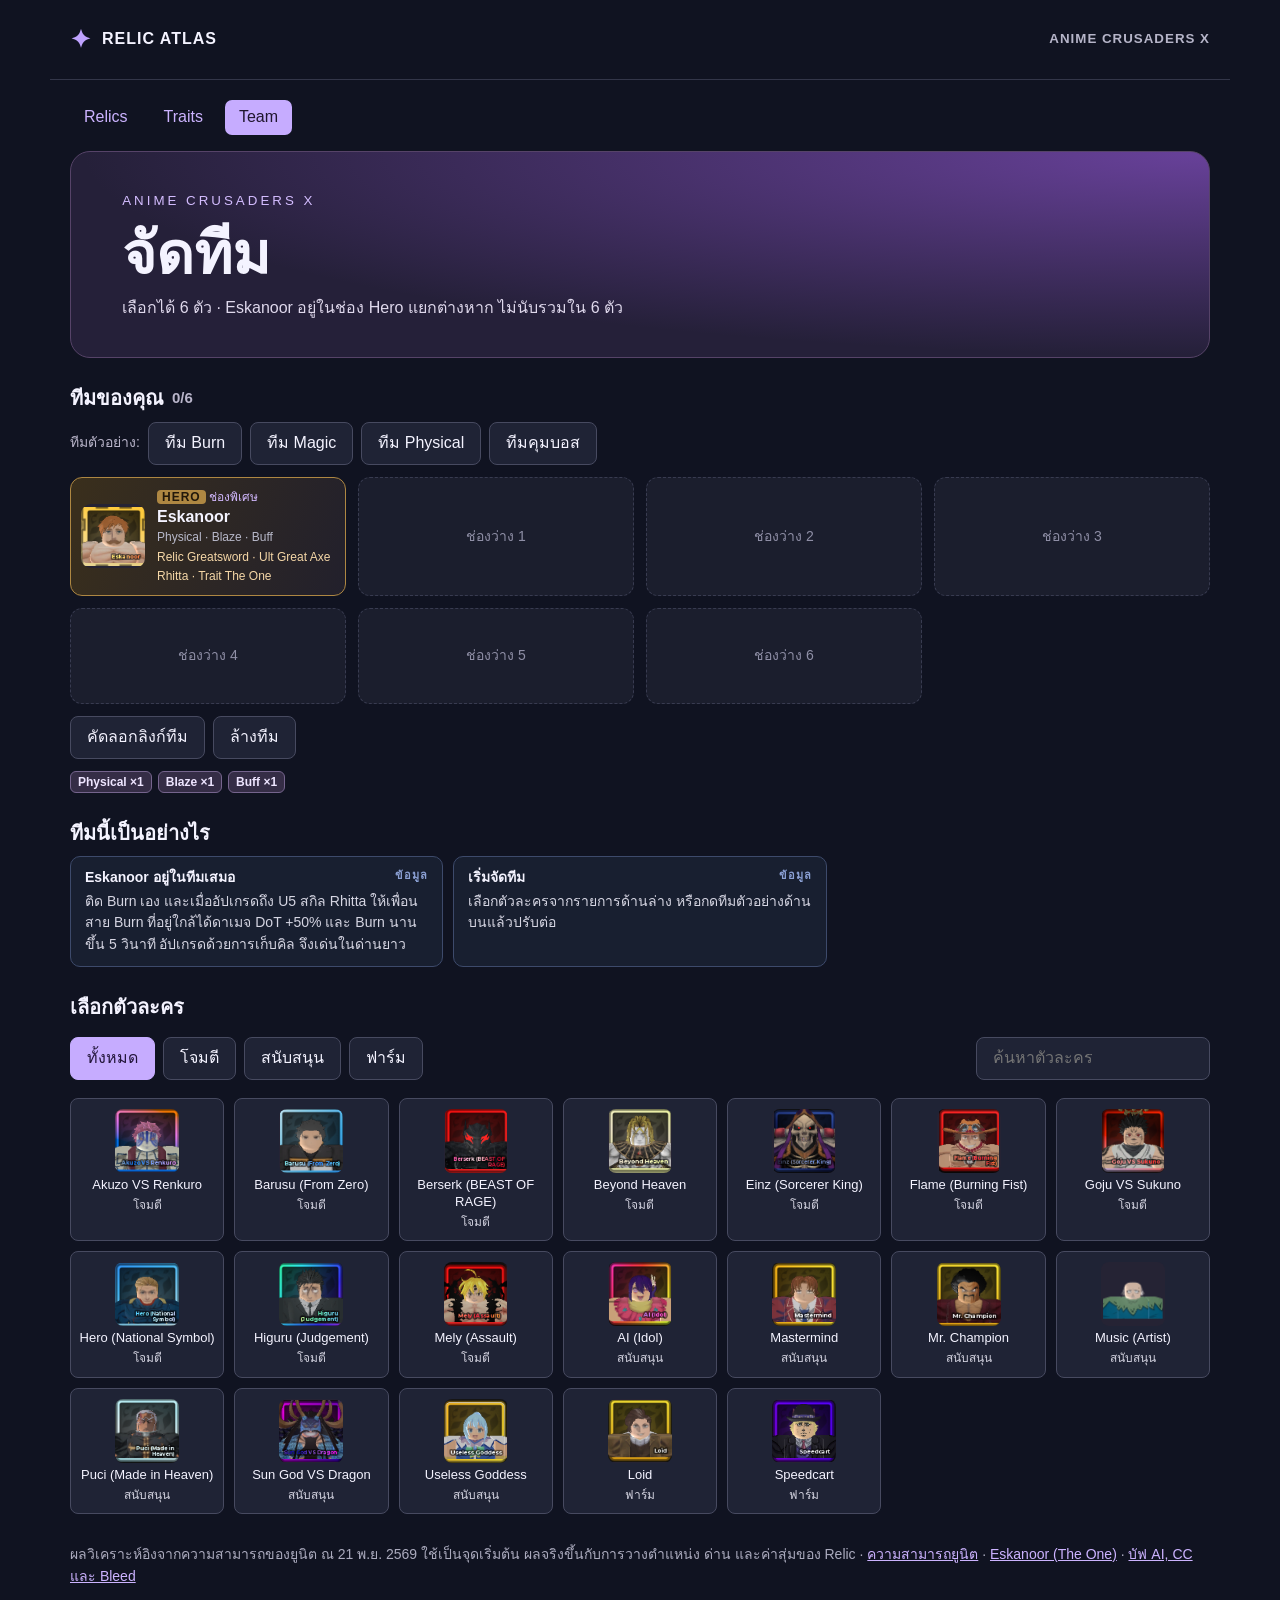
==== team.html @ 6040ae5c "Add team builder page with Eskanoor hero slot and synergy checks Co-Authored-By: Claude Opus 5.5 <no" ====
<!doctype html><html lang="th" data-guide="team"><meta charset="utf-8"><meta name="viewport" content="width=device-width,initial-scale=1"><title>จัดทีม · Relic Atlas · Anime Crusaders X</title>
<meta name="description" content="ลองจัดทีม 6 ตัวพร้อม Eskanoor ในช่อง Hero ดูว่าบัฟถึงใคร ขาดตัวฟาร์มไหม และแชร์ลิงก์ทีมให้เพื่อนได้"><meta name="theme-color" content="#101321"><link rel="icon" href="favicon.svg" type="image/svg+xml"><link rel="apple-touch-icon" href="apple-touch-icon.png"><meta property="og:type" content="website"><meta property="og:site_name" content="Relic Atlas"><meta property="og:title" content="จัดทีม · Relic Atlas"><meta property="og:description" content="ลองจัดทีม 6 ตัวพร้อม Eskanoor ในช่อง Hero ดูว่าบัฟถึงใคร ขาดตัวฟาร์มไหม และแชร์ลิงก์ทีมให้เพื่อนได้"><meta property="og:url" content="https://chatchapon1.github.io/relic-atlas/team.html"><meta property="og:image" content="https://chatchapon1.github.io/relic-atlas/assets/og.png"><meta property="og:image:width" content="1200"><meta property="og:image:height" content="630"><meta property="og:locale" content="th_TH"><meta name="twitter:card" content="summary_large_image">
<link rel="stylesheet" href="atlas.css"><header><b>✦</b> RELIC ATLAS <small>ANIME CRUSADERS X</small></header><main><div class="pages"><a href="index.html">Relics</a><a href="traits.html">Traits</a><a href="team.html" aria-current="page">Team</a></div><div class="hero"><small>ANIME CRUSADERS X</small><h1>จัดทีม</h1><p>เลือกได้ 6 ตัว · Eskanoor อยู่ในช่อง Hero แยกต่างหาก ไม่นับรวมใน 6 ตัว</p></div>
<h2 class="team-heading">ทีมของคุณ <span id="team-count"></span></h2>
<div class="toolbar" id="presets" aria-label="ทีมตัวอย่าง"></div>
<div class="team-board" id="board"></div>
<div class="toolbar"><button type="button" id="share">คัดลอกลิงก์ทีม</button><button type="button" id="clear">ล้างทีม</button><span id="share-status" role="status"></span></div>
<input id="share-url" class="share-url" type="text" readonly hidden aria-label="ลิงก์ทีม">
<div id="mix" class="mix"></div>
<h2 class="team-heading">ทีมนี้เป็นอย่างไร</h2>
<div class="checks" id="checks" aria-live="polite"></div>
<h2 class="team-heading">เลือกตัวละคร</h2>
<nav aria-label="กรองตัวละคร"><input id="query" type="search" placeholder="ค้นหาตัวละคร" aria-label="ค้นหาตัวละคร"></nav>
<div class="roster" id="roster"></div>
<footer>ผลวิเคราะห์อิงจากความสามารถของยูนิต ณ 21 พ.ย. 2569 ใช้เป็นจุดเริ่มต้น ผลจริงขึ้นกับการวางตำแหน่ง ด่าน และค่าสุ่มของ Relic · <a href="https://anime-crusaders-x.wiki/units/">ความสามารถยูนิต</a> · <a href="https://anime-crusaders-x.wiki/heroes/eskanoor-the-one/">Eskanoor (The One)</a> · <a href="https://progameguides.com/roblox/anime-crusaders-tier-list/">บัฟ AI, CC และ Bleed</a></footer></main><script src="data.js"></script><script src="traits.js"></script><script src="team.js"></script></html>
---- atlas.css ----
*{box-sizing:border-box}body{margin:0;background:#101321;color:#f4f3ff;font:16px/1.55 "Segoe UI",Tahoma,sans-serif}main,header{max-width:1180px;margin:auto;padding:20px}header{display:flex;align-items:center;gap:10px;border-bottom:1px solid #333649;font-weight:700;letter-spacing:1px}header b{color:#bfa3ff;font-size:25px}header small{margin-left:auto;color:#b6b5c9}.hero{padding:36px clamp(20px,4vw,55px);background:radial-gradient(ellipse at top right,#68419a,transparent 70%),#252039;border:1px solid #564368;border-radius:20px;margin:6px 0 24px}.hero small{color:#d4bdff;letter-spacing:3px}h1{font-size:clamp(32px,5vw,58px);margin:4px 0;line-height:1.3}.hero p{color:#dfd8ec;margin:0}nav{display:flex;gap:8px;flex-wrap:wrap;margin:18px 0}button,input{font:inherit;color:inherit;background:#1f2335;border:1px solid #474a60;border-radius:8px;padding:8px 16px}button{cursor:pointer}button[aria-pressed=true]{background:#c6acff;color:#221539;border-color:#c6acff}input{margin-left:auto;max-width:100%}section{display:grid;grid-template-columns:repeat(auto-fit,minmax(min(100%,320px),1fr));gap:16px}article{background:#1b1e2d;border:1px solid #383b50;border-radius:14px;overflow:hidden}.unit{display:flex;gap:17px;align-items:center;background:linear-gradient(110deg,#39304e,#262838);padding:16px}.unit > img{width:76px;height:76px;border-radius:10px;object-fit:contain;background:#252334}.unit small{color:#d3b9ff}h2{line-height:1.22;font-size:22px;margin:4px 0}.body{padding:15px 18px}.slot{display:flex;gap:12px;align-items:center;margin:5px 0 12px}.icon{width:56px;height:56px;object-fit:contain;border:1px solid #65516c;border-radius:8px;flex-shrink:0}.slot small{display:block;color:#b8b9ca;font-size:11px;letter-spacing:1px}.slot strong{color:#f5d7a7}.body p{border-top:1px solid #383b50;padding-top:12px;color:#c5c6d5;font-size:14px;margin-bottom:2px}footer{margin:30px 0;color:#ababbe;font-size:14px}a{color:#ccb3ff}#count{color:#b9b5ca}button:focus-visible,input:focus-visible{outline:3px solid #e9ca91}
.unit-title{display:flex;align-items:center;flex-wrap:wrap;gap:4px 6px}.unit>div{min-width:0}.type-icon{display:block;border-radius:4px}.type-tag{display:inline-flex;align-items:center;gap:4px;border:1px solid #75648d;color:#eee5ff;background:#352d46;border-radius:6px;padding:1px 7px;font-size:12px;font-weight:600}
.slot{display:block}.picks{display:flex;flex-wrap:wrap;gap:12px}.pick{display:flex;align-items:center;gap:10px;margin-top:4px}.portrait{position:relative;display:inline-flex}.star{position:absolute;right:-3px;bottom:-2px;background:#332717;color:#ffdc80;border:1px solid #ae8742;border-radius:50%;width:20px;height:20px;text-align:center;font-size:13px;line-height:18px}.picks.paired{display:grid;grid-template-columns:repeat(2,minmax(0,1fr))}.paired .pick{flex-direction:column;align-items:flex-start}.pick-caption{display:block;color:#dbd2e9;font-size:13px}.pick-status{display:table;margin:3px 0;padding:1px 6px;border-radius:4px;font-size:12px;font-weight:600}.pick-status.primary{color:#ffda90;background:#393020}.pick-status.optional{color:#d1d6e2;background:#333746}.pick-status.situational{color:#bce4ff;background:#243b50}
.pages{display:flex;gap:8px;margin-bottom:16px}.pages a{padding:5px 14px;border-radius:7px;text-decoration:none}.pages [aria-current]{background:#c6acff;color:#20162e}.trait-name{font-size:21px;color:#f5d7a7}

.trait-pick{display:flex;align-items:center;gap:12px;margin-top:6px}.trait-icon{background:#252131;object-fit:contain}

.team-heading{font-size:20px;margin:28px 0 10px;display:flex;align-items:center;gap:8px}
.team-heading span{color:#b9b5ca;font-size:15px;font-weight:600}
.toolbar{display:flex;flex-wrap:wrap;gap:8px;align-items:center;margin:12px 0}
.toolbar-label{color:#b9b5ca;font-size:14px}
#share-status{color:#bfe8cf;font-size:14px}
.share-url{display:block;width:100%;margin:0 0 12px}
.share-url[hidden]{display:none}
.team-board{display:grid;grid-template-columns:repeat(auto-fill,minmax(min(100%,260px),1fr));gap:12px}
.member{position:relative;display:flex;gap:12px;align-items:center;min-height:96px;padding:10px 40px 10px 10px;background:#1b1e2d;border:1px solid #383b50;border-radius:12px}
.member.is-hero{border-color:#ae8742;background:linear-gradient(110deg,#3a2f1c,#22202c);padding-right:10px}
.member.empty{justify-content:center;padding:10px;border-style:dashed;color:#8f8fa6;font-size:14px}
.face{width:64px;height:64px;flex-shrink:0;border-radius:10px;object-fit:contain;background:#252334}
.member-info{min-width:0;display:flex;flex-direction:column;gap:1px}
.member-info small{color:#d3b9ff;font-size:12px}
.member-info strong{line-height:1.25}
.member-tags{color:#b8b9ca;font-size:12px}
.rec{color:#f5d7a7;font-size:12px}
.badge-hero{background:#ae8742;color:#22180a;border-radius:4px;padding:0 5px;font-weight:700;letter-spacing:1px}
.remove{position:absolute;top:6px;right:6px;width:30px;height:30px;padding:0;border-radius:50%;font-size:18px;line-height:1}
.mix{display:flex;flex-wrap:wrap;gap:6px;margin:4px 0}
.checks{display:grid;grid-template-columns:repeat(auto-fill,minmax(min(100%,300px),1fr));gap:10px}
.check{padding:10px 14px;border:1px solid;border-radius:10px;color:#d6d6e3;font-size:14px}
.check b{display:block;margin-bottom:2px;color:#f4f3ff}
.check.ok{border-color:#3f6b55;background:#16251e}
.check.warn{border-color:#8a6a32;background:#2a2216}
.check.info{border-color:#3d4a6b;background:#181f30}
.check-level{float:right;margin-left:8px;font-size:11px;font-weight:700;letter-spacing:1px;opacity:.8}
.check.ok .check-level{color:#9fe0bb}.check.warn .check-level{color:#ffd28a}.check.info .check-level{color:#a9c2ff}
.roster{display:grid;grid-template-columns:repeat(auto-fill,minmax(min(100%,140px),1fr));gap:10px}
.tile{display:flex;flex-direction:column;align-items:center;gap:4px;padding:10px 6px;text-align:center;font-size:13px;line-height:1.3}
.tile img{width:64px;height:64px;border-radius:8px;object-fit:contain;background:#252334}
.tile small{font-size:12px;opacity:.85}
.tile:disabled{opacity:.4;cursor:not-allowed}
.empty-note{color:#b9b5ca}
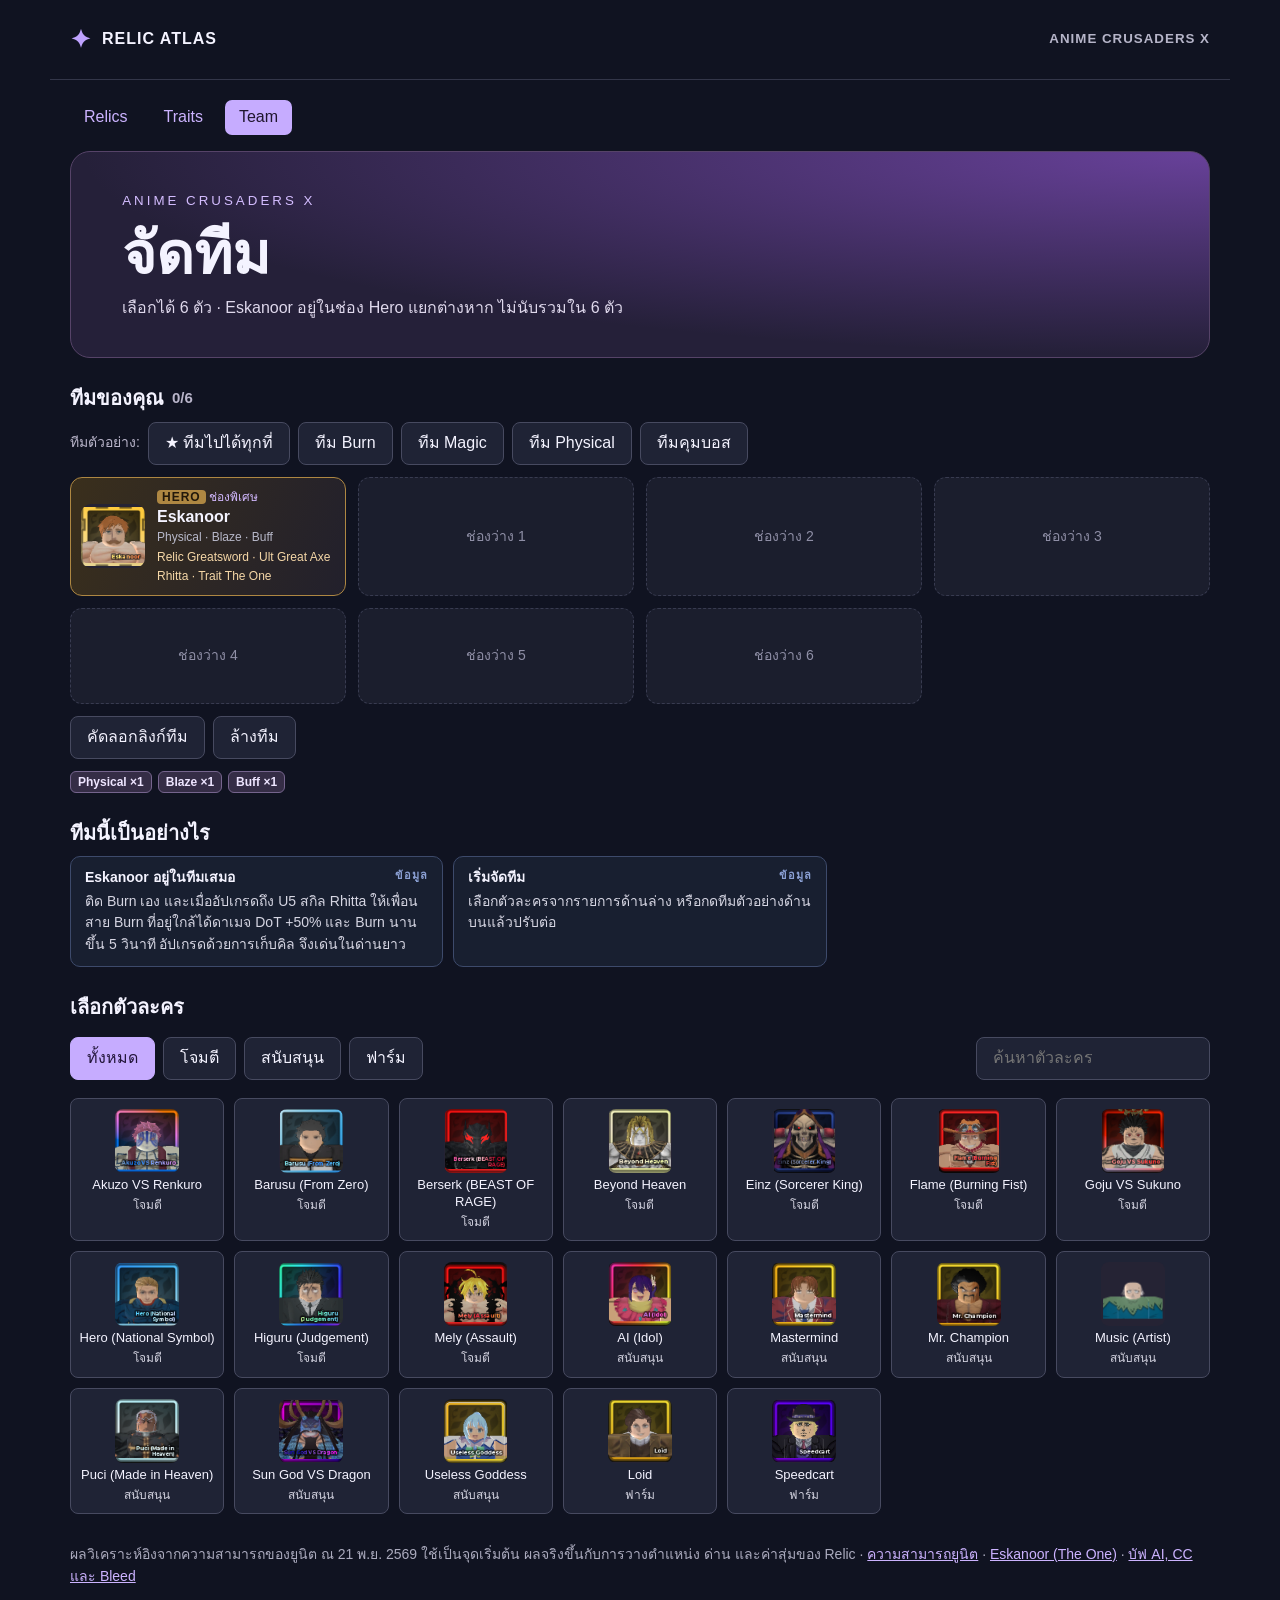
==== commit 7908bc94: "Add all-round sample team with explanation Co-Authored-By: Claude Opus 5.5 <noreply@anthropic.com>" ====
--- a/team.html
+++ b/team.html
@@ -3,6 +3,7 @@
 <link rel="stylesheet" href="atlas.css"><header><b>✦</b> RELIC ATLAS <small>ANIME CRUSADERS X</small></header><main><div class="pages"><a href="index.html">Relics</a><a href="traits.html">Traits</a><a href="team.html" aria-current="page">Team</a></div><div class="hero"><small>ANIME CRUSADERS X</small><h1>จัดทีม</h1><p>เลือกได้ 6 ตัว · Eskanoor อยู่ในช่อง Hero แยกต่างหาก ไม่นับรวมใน 6 ตัว</p></div>
 <h2 class="team-heading">ทีมของคุณ <span id="team-count"></span></h2>
 <div class="toolbar" id="presets" aria-label="ทีมตัวอย่าง"></div>
+<div class="preset-note" id="preset-note" hidden></div>
 <div class="team-board" id="board"></div>
 <div class="toolbar"><button type="button" id="share">คัดลอกลิงก์ทีม</button><button type="button" id="clear">ล้างทีม</button><span id="share-status" role="status"></span></div>
 <input id="share-url" class="share-url" type="text" readonly hidden aria-label="ลิงก์ทีม">
--- a/atlas.css
+++ b/atlas.css
@@ -40,3 +40,8 @@
 .tile small{font-size:12px;opacity:.85}
 .tile:disabled{opacity:.4;cursor:not-allowed}
 .empty-note{color:#b9b5ca}
+.preset-note{margin:0 0 12px;padding:10px 14px;border:1px solid #ae8742;border-radius:10px;background:#251f16;color:#e6dcc8;font-size:14px}
+.preset-note b{display:block;color:#ffdc80;margin-bottom:2px}
+.preset-note[hidden]{display:none}
+.preset-note ul{margin:6px 0 0;padding-left:20px}
+.preset-note li{margin:2px 0}
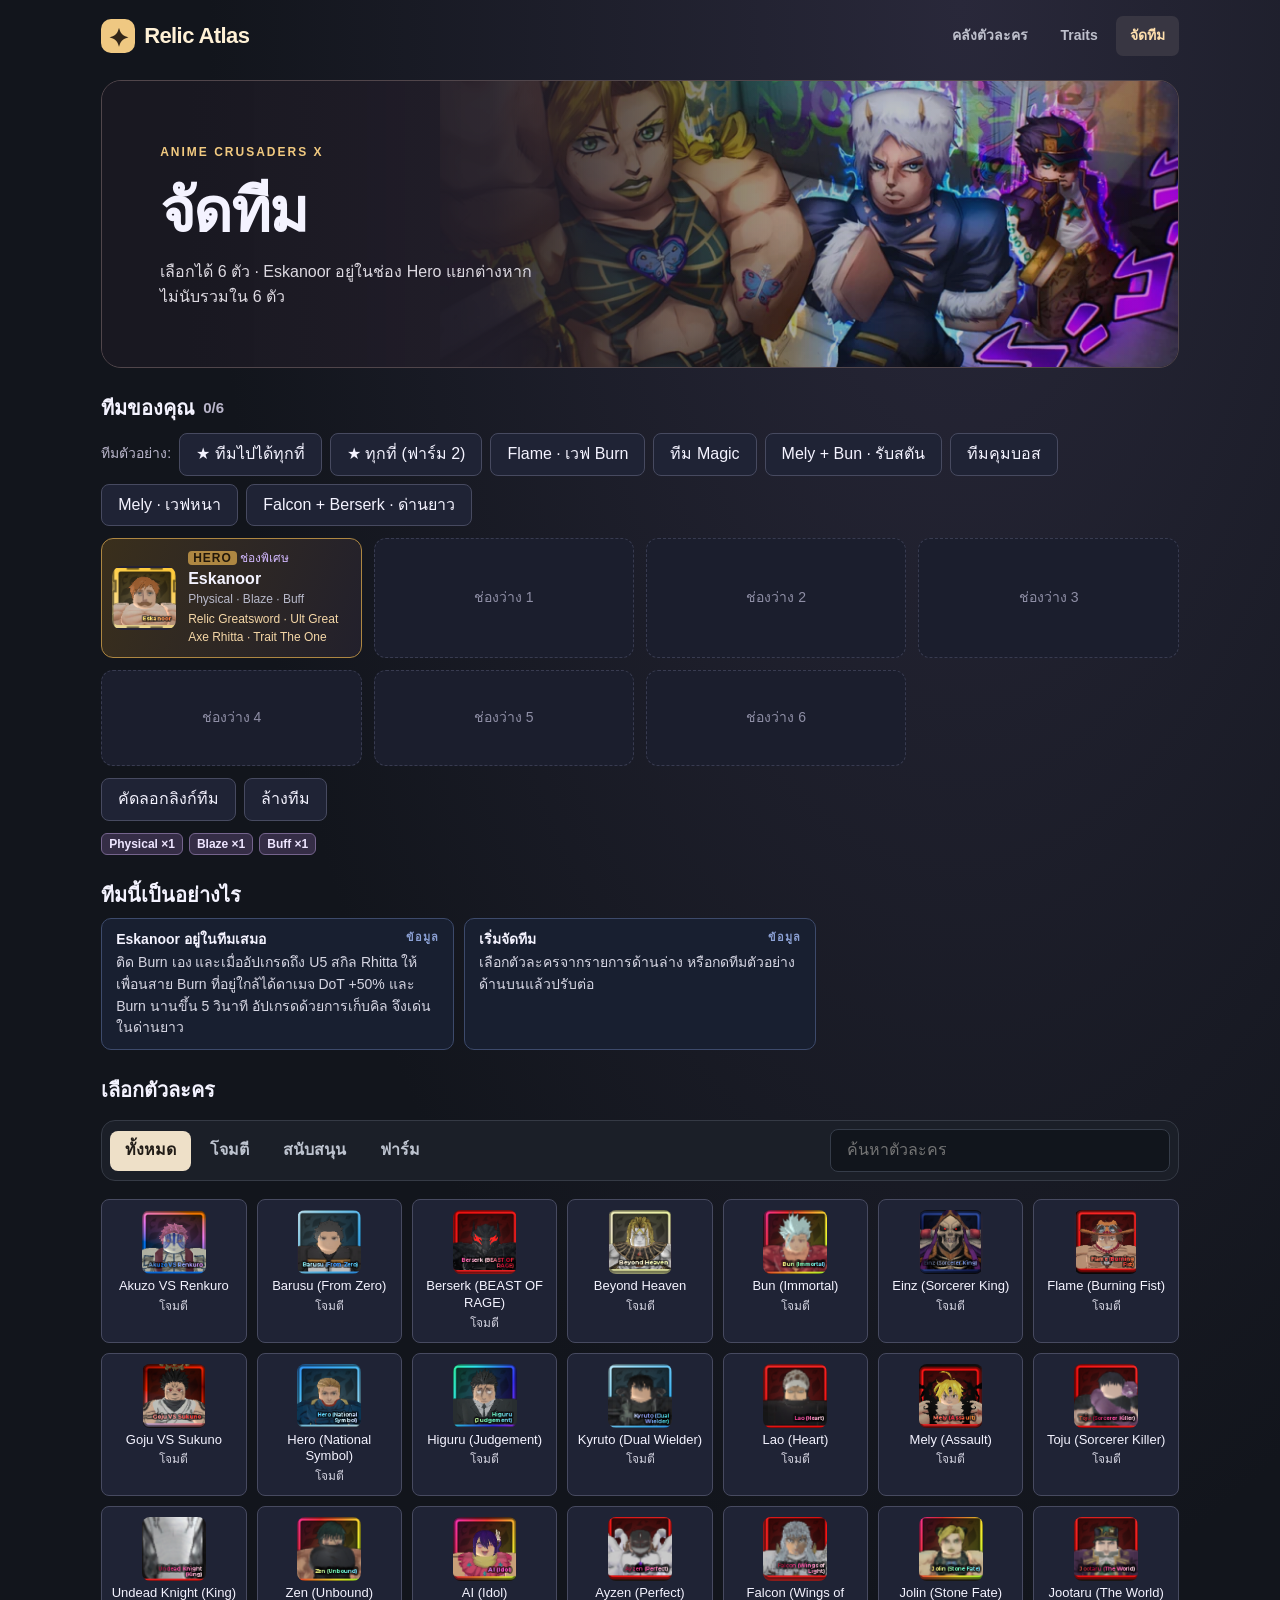
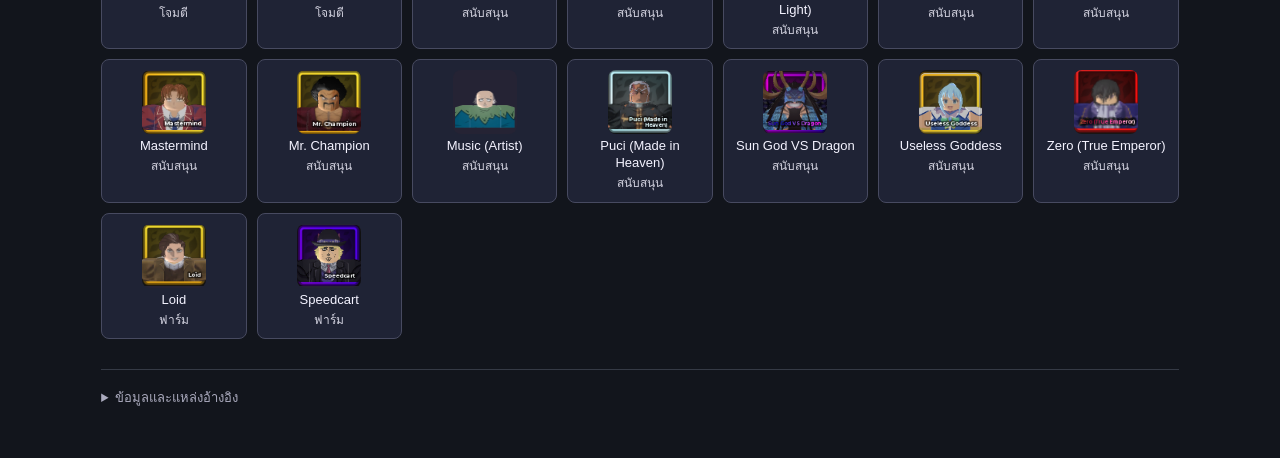
==== commit cb4b8046: "Add character library, 11 new units, unit details and new presets Co-Authored-By: Claude Opus 5.5 <n" ====
--- a/team.html
+++ b/team.html
@@ -1,6 +1,6 @@
 <!doctype html><html lang="th" data-guide="team"><meta charset="utf-8"><meta name="viewport" content="width=device-width,initial-scale=1"><title>จัดทีม · Relic Atlas · Anime Crusaders X</title>
 <meta name="description" content="ลองจัดทีม 6 ตัวพร้อม Eskanoor ในช่อง Hero ดูว่าบัฟถึงใคร ขาดตัวฟาร์มไหม และแชร์ลิงก์ทีมให้เพื่อนได้"><meta name="theme-color" content="#101321"><link rel="icon" href="favicon.svg" type="image/svg+xml"><link rel="apple-touch-icon" href="apple-touch-icon.png"><meta property="og:type" content="website"><meta property="og:site_name" content="Relic Atlas"><meta property="og:title" content="จัดทีม · Relic Atlas"><meta property="og:description" content="ลองจัดทีม 6 ตัวพร้อม Eskanoor ในช่อง Hero ดูว่าบัฟถึงใคร ขาดตัวฟาร์มไหม และแชร์ลิงก์ทีมให้เพื่อนได้"><meta property="og:url" content="https://chatchapon1.github.io/relic-atlas/team.html"><meta property="og:image" content="https://chatchapon1.github.io/relic-atlas/assets/og.png"><meta property="og:image:width" content="1200"><meta property="og:image:height" content="630"><meta property="og:locale" content="th_TH"><meta name="twitter:card" content="summary_large_image">
-<link rel="stylesheet" href="atlas.css"><header><b>✦</b> RELIC ATLAS <small>ANIME CRUSADERS X</small></header><main><div class="pages"><a href="index.html">Relics</a><a href="traits.html">Traits</a><a href="team.html" aria-current="page">Team</a></div><div class="hero"><small>ANIME CRUSADERS X</small><h1>จัดทีม</h1><p>เลือกได้ 6 ตัว · Eskanoor อยู่ในช่อง Hero แยกต่างหาก ไม่นับรวมใน 6 ตัว</p></div>
+<link rel="stylesheet" href="atlas.css"><header class="masthead"><a class="wordmark" href="index.html"><b aria-hidden="true">✦</b> Relic Atlas</a><div class="pages" role="navigation" aria-label="เมนูหลัก"><a href="index.html">คลังตัวละคร</a><a href="traits.html">Traits</a><a href="team.html" aria-current="page">จัดทีม</a></div></header><main><div class="hero"><small>ANIME CRUSADERS X</small><h1>จัดทีม</h1><p>เลือกได้ 6 ตัว · Eskanoor อยู่ในช่อง Hero แยกต่างหาก ไม่นับรวมใน 6 ตัว</p></div>
 <h2 class="team-heading">ทีมของคุณ <span id="team-count"></span></h2>
 <div class="toolbar" id="presets" aria-label="ทีมตัวอย่าง"></div>
 <div class="preset-note" id="preset-note" hidden></div>
@@ -13,4 +13,4 @@
 <h2 class="team-heading">เลือกตัวละคร</h2>
 <nav aria-label="กรองตัวละคร"><input id="query" type="search" placeholder="ค้นหาตัวละคร" aria-label="ค้นหาตัวละคร"></nav>
 <div class="roster" id="roster"></div>
-<footer>ผลวิเคราะห์อิงจากความสามารถของยูนิต ณ 21 พ.ย. 2569 ใช้เป็นจุดเริ่มต้น ผลจริงขึ้นกับการวางตำแหน่ง ด่าน และค่าสุ่มของ Relic · <a href="https://anime-crusaders-x.wiki/units/">ความสามารถยูนิต</a> · <a href="https://anime-crusaders-x.wiki/heroes/eskanoor-the-one/">Eskanoor (The One)</a> · <a href="https://progameguides.com/roblox/anime-crusaders-tier-list/">บัฟ AI, CC และ Bleed</a></footer></main><script src="data.js"></script><script src="traits.js"></script><script src="team.js"></script></html>
+<footer><details><summary>ข้อมูลและแหล่งอ้างอิง</summary><p>ผลวิเคราะห์อิงจากความสามารถของยูนิต ณ 21 พ.ย. 2569 ใช้เป็นจุดเริ่มต้น ผลจริงขึ้นกับการวางตำแหน่ง ด่าน และค่าสุ่มของ Relic · <a href="https://anime-crusaders-x.wiki/units/">ความสามารถยูนิต</a> · <a href="https://anime-crusaders-x.wiki/heroes/eskanoor-the-one/">Eskanoor (The One)</a> · <a href="https://progameguides.com/roblox/anime-crusaders-tier-list/">บัฟ AI, CC และ Bleed</a></p></details></footer></main><script src="data.js"></script><script src="traits.js"></script><script src="team.js"></script></html>
--- a/atlas.css
+++ b/atlas.css
@@ -45,3 +45,49 @@
 .preset-note[hidden]{display:none}
 .preset-note ul{margin:6px 0 0;padding-left:20px}
 .preset-note li{margin:2px 0}
+
+.unit-details{margin-top:15px;border-top:1px solid #474052;padding-top:12px}.unit-details summary{cursor:pointer;color:#d8c4ff;font-weight:600}.unit-details p{border:0;padding:0}.unit-details dl{margin:.6em 0}.unit-details dt{font-weight:650;color:#f4dcad}.unit-details dd{margin:2px 0 10px;color:#d4d1df;font-size:14px}
+
+
+/* Shared navigation and page hierarchy */
+:root{color-scheme:dark;--surface:#1c202a;--line:#353a45;--muted:#a9afbb;--gold:#f2ca80}
+body{background:radial-gradient(ellipse at 75% 0%,#29283a 0,transparent 47rem),#12151c;font-family:"Segoe UI",Tahoma,sans-serif}
+main,.masthead{width:min(1240px,100%);padding-inline:clamp(16px,4vw,54px)}
+.masthead{display:flex;justify-content:space-between;align-items:center;border:0;padding-block:16px;gap:12px}
+.wordmark{display:flex;align-items:center;gap:9px;color:#fff1d6;text-decoration:none;font-size:22px;font-weight:750;letter-spacing:-.6px;white-space:nowrap}
+.wordmark b{display:grid;place-items:center;width:34px;height:34px;border-radius:10px;background:#efc882;color:#322619}
+.pages{margin:0;gap:4px}.pages a{display:grid;place-items:center;min-height:40px;color:#bec0cc;font-size:14px;font-weight:600;letter-spacing:0}.pages a:hover{color:white}.pages [aria-current]{background:#383642;color:#ffe0ae}
+main{padding-top:8px}
+.hero{position:relative;isolation:isolate;overflow:hidden;margin:0 0 24px;padding:clamp(24px,4.6vw,58px);border:1px solid #51464b;border-radius:20px;background:#25202a}
+.hero:before{position:absolute;inset:0;z-index:-1;content:"";background:linear-gradient(90deg,#191821 8%,#211d29ef 36%,#21202a4a 70%,#17131b33),url("assets/library-banner.webp") right 38% / auto 145% no-repeat}
+.hero small{color:var(--gold);font:700 12px/1.4 "Segoe UI",sans-serif;letter-spacing:2px}
+.hero h1{font-size:clamp(34px,4.8vw,60px);margin:9px 0;font-weight:750;letter-spacing:-1.7px}.hero p{max-width:42ch;color:#ddd9e1}
+main>nav{display:flex;align-items:center;gap:4px;padding:8px;background:#1b1f28;border:1px solid var(--line);border-radius:14px}
+main>nav button{min-height:40px;border:0;background:transparent;color:#bdc3cf;font-weight:600;padding:6px 15px}main>nav button[aria-pressed=true]{background:#eee0c8;color:#211c17}
+#query{width:min(340px,100%);background:#11151c;border-color:#353c49;min-height:42px}
+#count{font-size:13px;color:var(--muted);margin:16px 0 0}
+footer{border-top:1px solid var(--line);padding-top:18px;font-size:13px}summary{cursor:pointer}a:focus-visible,summary:focus-visible{outline:3px solid var(--gold);outline-offset:3px}
+[data-guide="library"] #cards{display:block}
+.role-group{--accent:#ebbd77;margin:23px 0 36px}.role-2{--accent:#93d6c3}.role-3{--accent:#9dbcf5}
+.role-group h2{display:flex;align-items:center;gap:10px;font-size:24px;margin:0 0 13px}.role-group h2:before{content:"";width:4px;height:23px;background:var(--accent);border-radius:4px}.role-group h2 small{color:#adb4c2;font:600 13px/1.4 monospace}
+.tile-grid{display:grid;grid-template-columns:repeat(auto-fill,minmax(158px,1fr));gap:12px}
+.unit-tile{display:flex;flex-direction:column;position:relative;overflow:hidden;text-align:left;border:1px solid var(--line);border-radius:14px;padding:0;background:var(--surface);color:#f7f4ee;transition:transform .16s,border-color .16s}
+.unit-tile:hover,.unit-tile:focus-visible{border-color:var(--accent);transform:translateY(-3px)}
+.tile-art{position:relative;isolation:isolate;display:grid;place-items:center;width:100%;height:100px;overflow:hidden;background:#262733;border-bottom:1px solid var(--line)}
+.tile-art:before{content:"";position:absolute;inset:-24px;z-index:-1;background:linear-gradient(0deg,#19192391,#17192365),var(--face) center/cover;filter:blur(14px)}
+.tile-art img{width:78px;height:78px;object-fit:contain;border-radius:8px;filter:drop-shadow(0 4px 5px #0007)}
+.tile-copy{padding:12px 12px 5px;display:grid;gap:2px}.tile-copy strong{font-size:16px;line-height:1.25}.form-name{color:#b9beca;font-size:12px;line-height:1.4}
+.tile-types{display:flex;gap:4px;padding:5px 12px 12px;margin-top:auto}.tile-types img{width:17px;height:17px;border-radius:4px}
+#profile{width:min(780px,94vw);max-height:88vh;max-height:88dvh;padding:0;color:#f6f3ef;border:1px solid #535260;background:#191d26;border-radius:18px;box-shadow:0 24px 90px #000a}
+#profile::backdrop{background:#080a10cc}body:has(#profile[open]){overflow:hidden}
+#profile form{position:sticky;top:0;z-index:2;display:flex;justify-content:flex-end;background:#191c24;padding:6px 12px;border-bottom:1px solid var(--line)}
+#profile form button{min-height:36px;padding:3px 12px}#profile .unit{padding:16px 22px;background:linear-gradient(110deg,#33313f,#242630)}
+.profile-body{display:grid;grid-template-columns:1.35fr 1fr;align-items:start;gap:14px;padding:18px}
+.gear-panel,.trait-panel{padding:16px;background:#202530;border:1px solid var(--line);border-radius:12px;min-width:0}
+.profile-body h3{color:var(--gold);margin:0 0 14px;font-size:22px}.profile-body p{font-size:14px;color:#d0d4dd}.profile-body .unit-details{grid-column:1/-1}.profile-body .slot{margin:12px 0}
+@media(max-width:650px){.masthead{padding-block:10px}.wordmark{font-size:17px}.wordmark b{width:26px;height:26px;font-size:19px}.pages a{padding:4px 8px;font-size:13px}.hero:before{background-size:auto,auto 115%;background-position:center,right center}.hero{padding:25px 17px}.hero p{font-size:14px;max-width:24ch}.hero:after{content:"";position:absolute;inset:0;z-index:-1;background:#14131d44}main>nav{flex-wrap:wrap}#query{width:100%;order:-1;margin:0 0 3px}main>nav button{flex:1;padding:6px 4px;font-size:14px}.tile-grid{grid-template-columns:repeat(3,minmax(0,1fr));gap:8px}.tile-art{height:76px}.tile-art img{width:62px;height:62px}.tile-copy{padding:8px 7px 4px}.tile-copy strong{font-size:13px;overflow-wrap:anywhere}.form-name{font-size:11px}.tile-types{padding:4px 7px 9px}.tile-types img{width:14px;height:14px}.profile-body{grid-template-columns:1fr;padding:12px}.role-group{margin-bottom:25px}}
+@media(max-width:355px){.tile-grid{grid-template-columns:repeat(2,minmax(0,1fr))}.wordmark{font-size:15px}.pages{gap:0}}
+@media(prefers-reduced-motion:reduce){.unit-tile{transition:none}.unit-tile:hover{transform:none}}
+.base-stats{display:grid;grid-template-columns:repeat(auto-fit,minmax(95px,1fr));gap:6px}.base-stats div{background:#232834;border-radius:6px;padding:8px}.unit-details .base-stats dt{font-size:12px}.unit-details .base-stats dd{font-size:16px;margin:0}.unit-details table{width:100%;font-variant-numeric:tabular-nums}.unit-details th,.unit-details td{text-align:right;padding:4px}.unit-details .tier-source{color:var(--gold)}
+
+.tier-filter{display:flex;align-items:center;gap:8px;flex-wrap:wrap;color:var(--muted);font-size:14px}.tier-filter select{font:inherit;color:inherit;background:var(--surface);padding:7px;border:1px solid var(--line);border-radius:7px}
